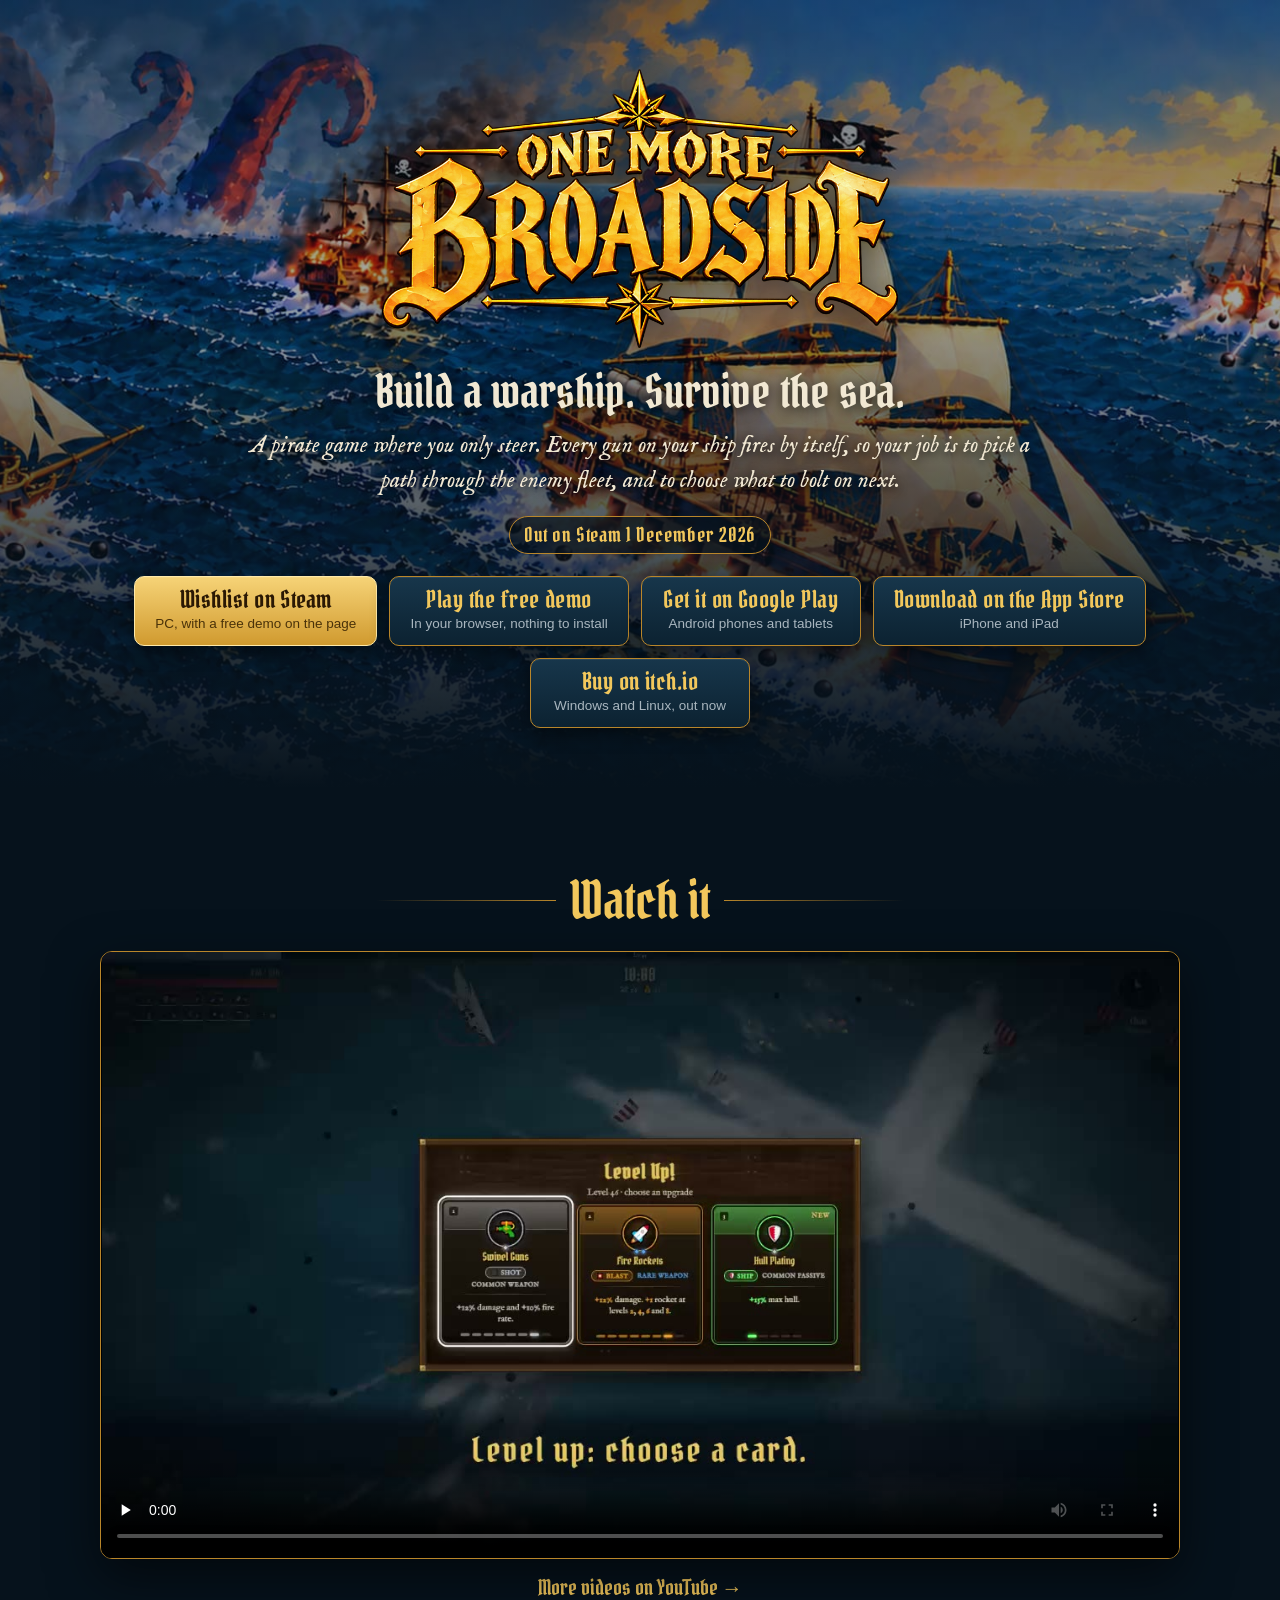
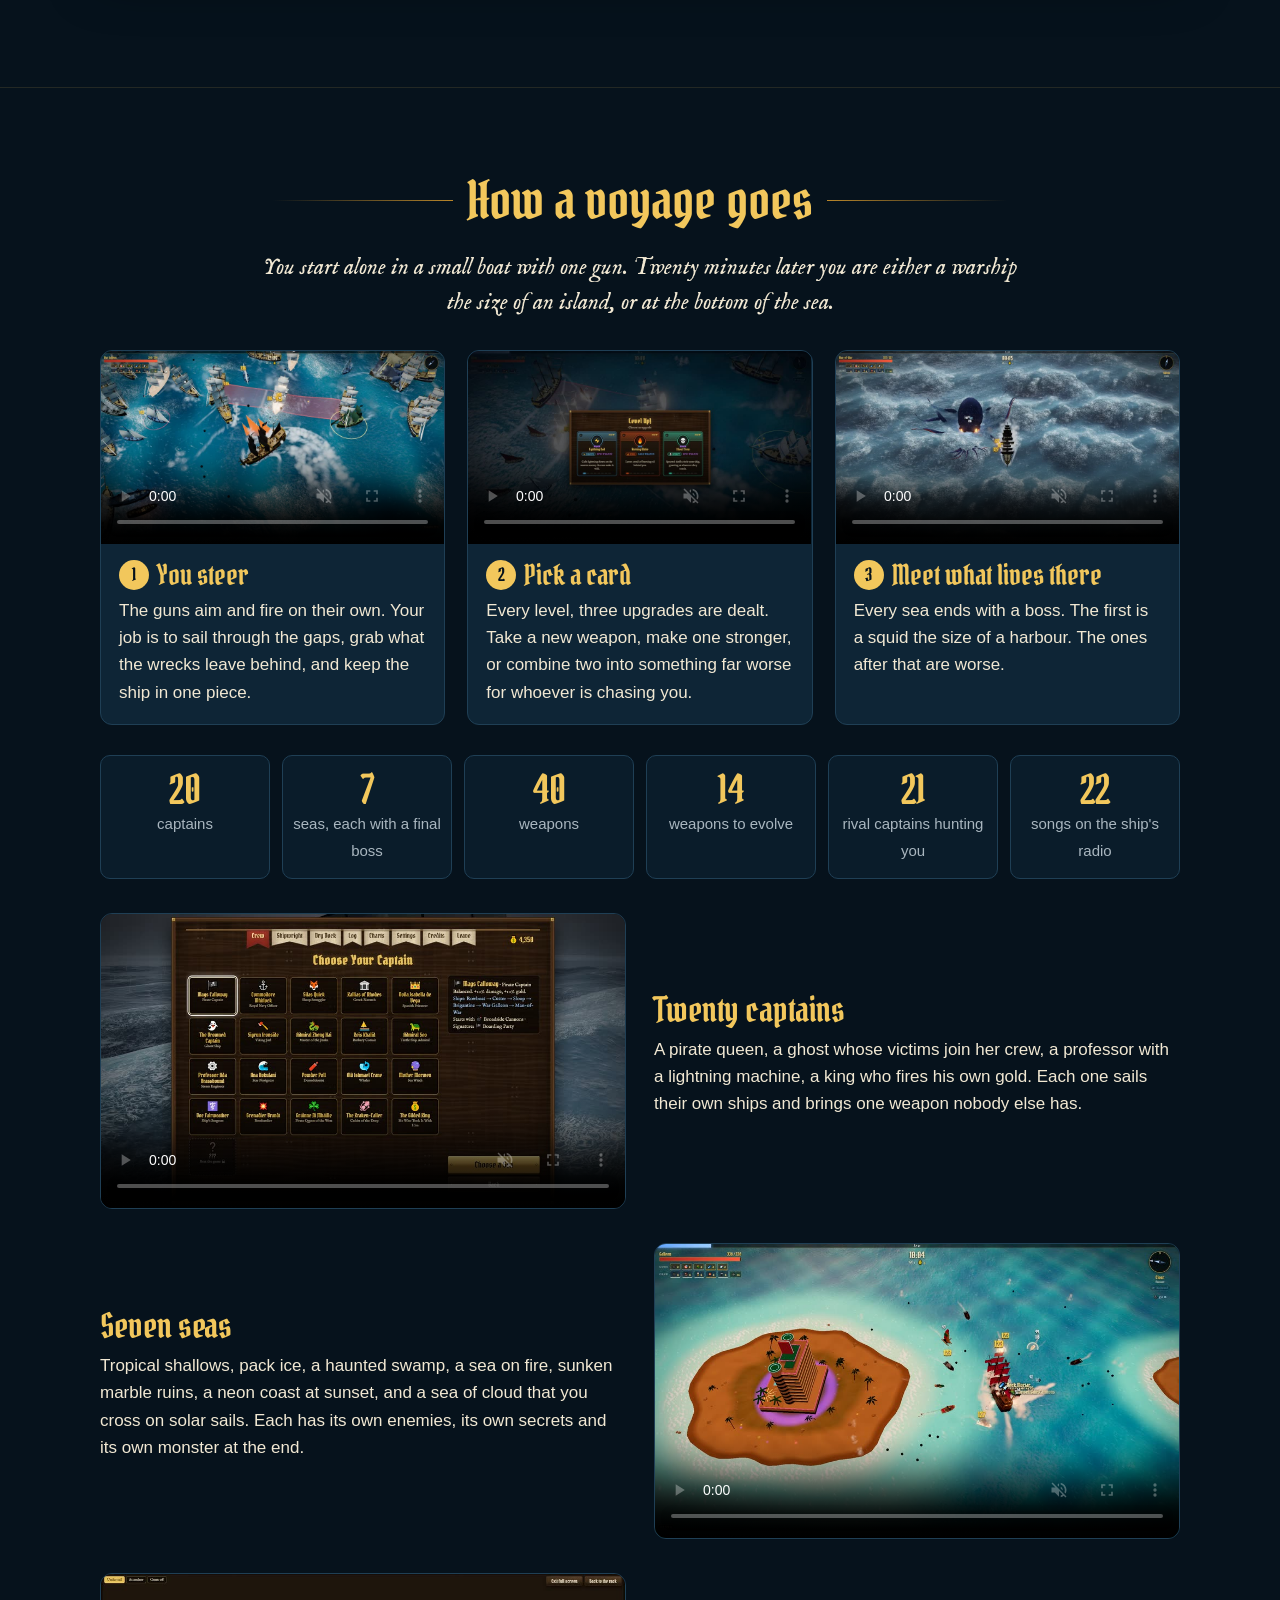
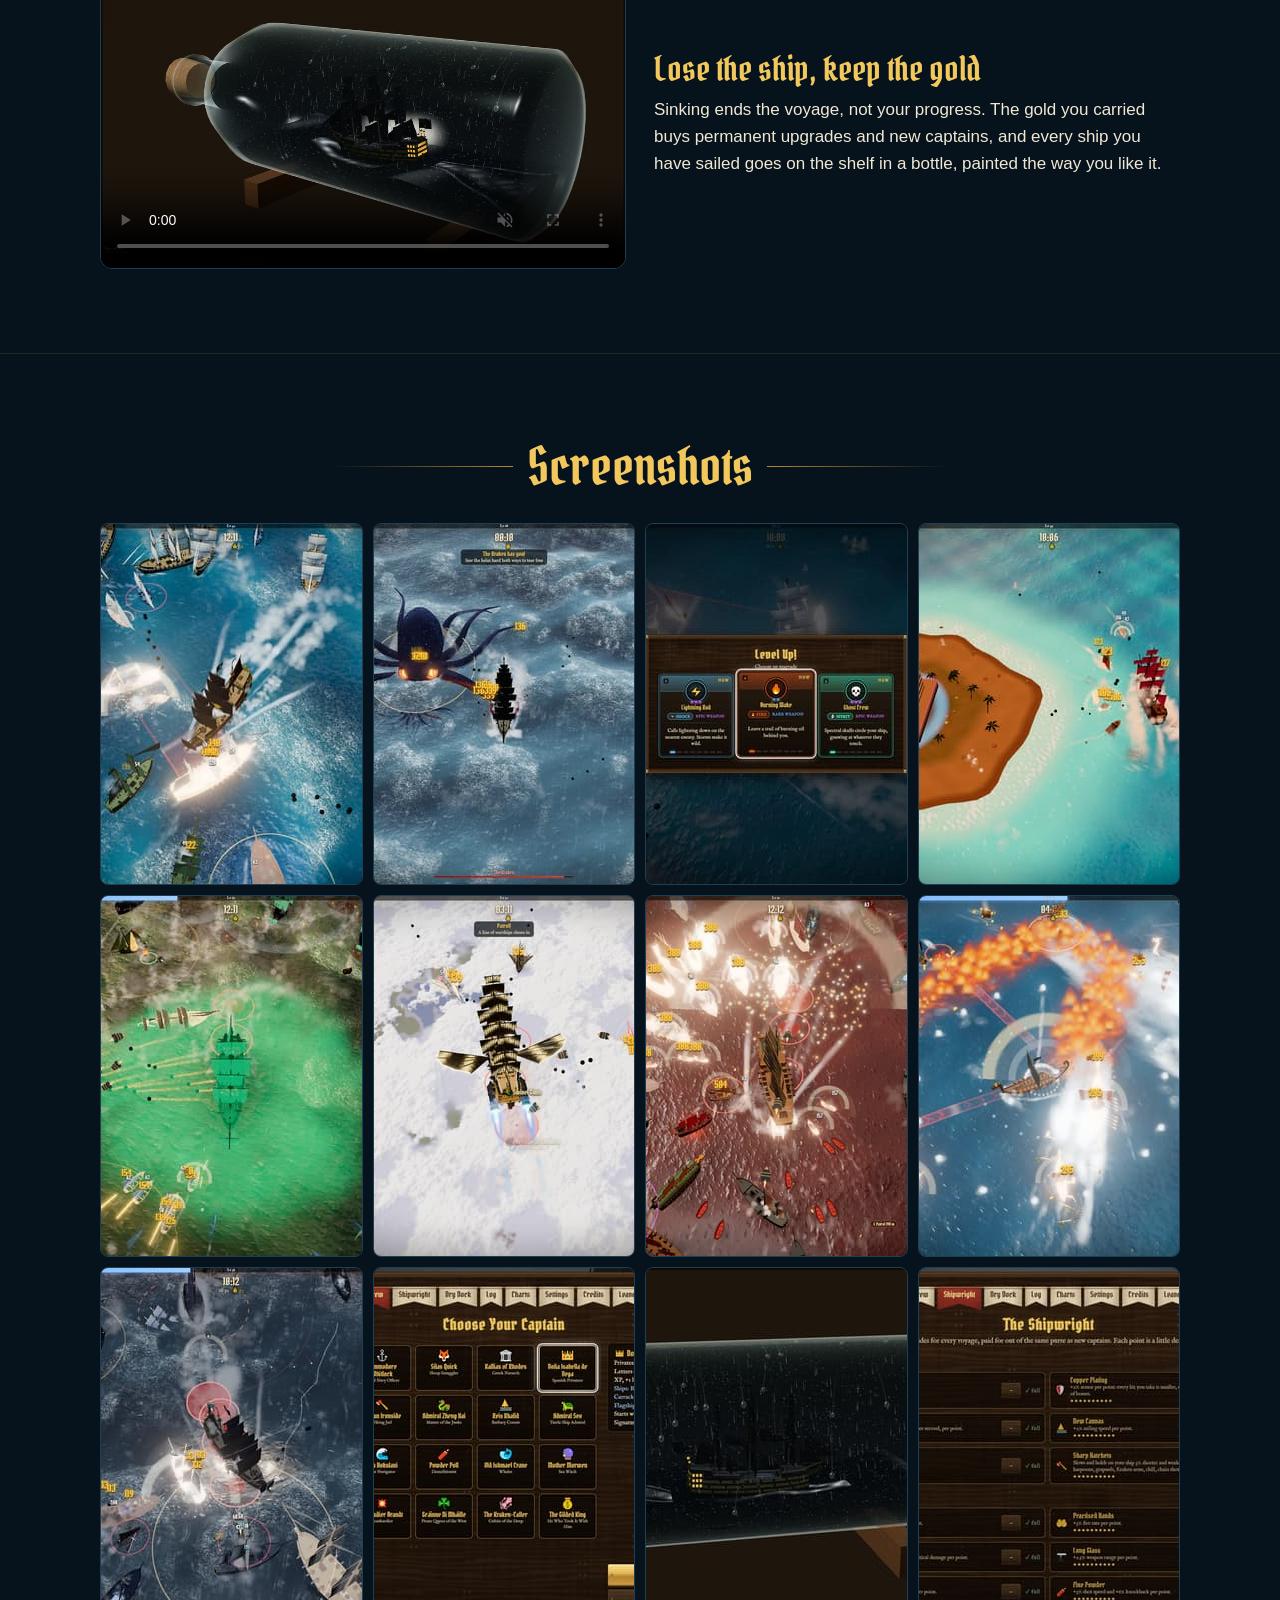
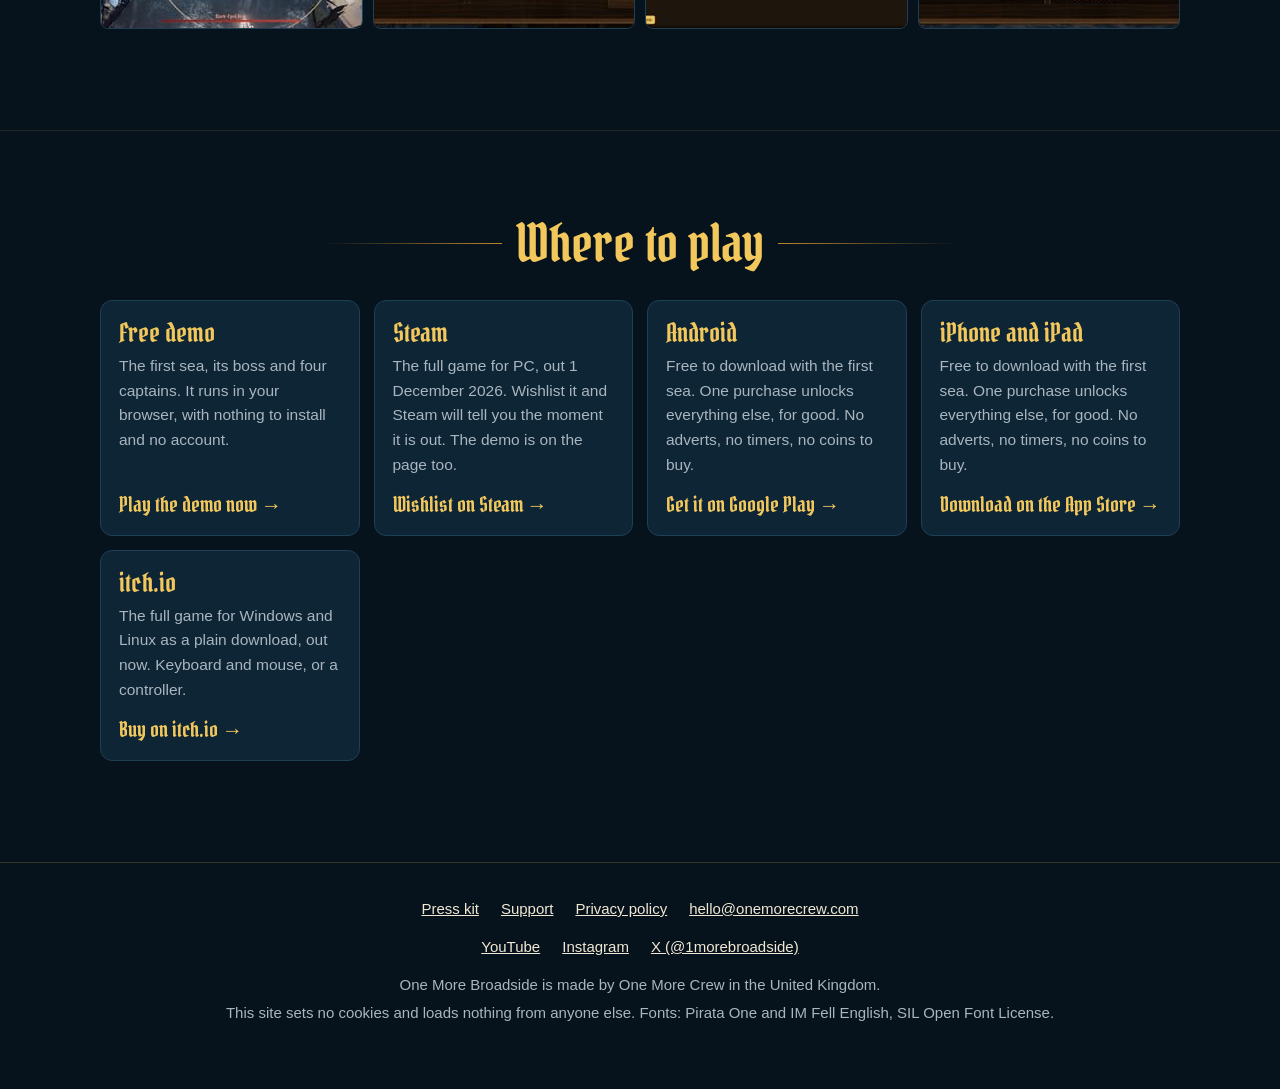
==== index.html @ eaf97ac1 "Website: home page, press page and the browser demo The home page with the trailer, how a voyage goe" ====
<!DOCTYPE html>
<html lang="en">
<head>
<meta charset="utf-8">
<meta name="viewport" content="width=device-width, initial-scale=1">
<title>One More Broadside: a pirate game where you only steer</title>
<meta name="description" content="A pirate survival roguelite. You steer; every gun on your ship fires by itself. Out on Steam 1 December 2026, with a free demo you can play in your browser now.">
<link rel="canonical" href="https://onemorecrew.github.io/onemorebroadside/">
<meta property="og:type" content="website">
<meta property="og:title" content="One More Broadside">
<meta property="og:description" content="A pirate game where you only steer. Every gun on your ship fires by itself. Free demo in your browser.">
<meta property="og:url" content="https://onemorecrew.github.io/onemorebroadside/">
<meta property="og:image" content="https://onemorecrew.github.io/onemorebroadside/assets/img/share.jpg">
<meta name="twitter:card" content="summary_large_image">
<meta name="theme-color" content="#06121c">
<link rel="icon" href="assets/img/icon-32.png" sizes="32x32">
<link rel="apple-touch-icon" href="assets/img/icon-192.png">
<link rel="preload" href="assets/fonts/PirataOne-normal-2.woff2" as="font" type="font/woff2" crossorigin>
<link rel="stylesheet" href="assets/site.css">
</head>
<body>

<header class="hero">
  <picture>
    <source media="(max-width: 700px)" srcset="assets/img/hero-1200.jpg">
    <img src="assets/img/hero-2400.jpg" alt="" width="2400" height="775">
  </picture>
  <div class="wrap hero-in">
    <img class="logo" src="assets/img/logo.png" alt="One More Broadside" width="960" height="536">
    <h1>Build a warship. Survive the sea.</h1>
    <p class="lede">A pirate game where you only steer. Every gun on your ship fires by itself, so your job is to pick a path through the enemy fleet, and to choose what to bolt on next.</p>
    <p class="when">Out on Steam 1 December 2026</p>
    <ul class="stores">
      <li><a class="btn main" data-store="steam" href="https://store.steampowered.com/app/5481030/?utm_source=website&utm_medium=link&utm_campaign=launch"><b>Wishlist on Steam</b><span>PC, with a free demo on the page</span></a></li>
      <li><a class="btn" data-store="demo" href="play/"><b>Play the free demo</b><span>In your browser, nothing to install</span></a></li>
      <li><a class="btn" data-store="play" href="https://play.google.com/store/apps/details?id=com.onemorecrew.broadside&referrer=utm_source%3Dwebsite%26utm_medium%3Dlink%26utm_campaign%3Dlaunch"><b>Get it on Google Play</b><span>Android phones and tablets</span></a></li>
      <li><a class="btn" data-store="apple" href="https://apps.apple.com/us/app/one-more-broadside/id6824039758"><b>Download on the App Store</b><span>iPhone and iPad</span></a></li>
      <li><a class="btn" data-store="itch" href="https://onemorecrew.itch.io/one-more-broadside"><b>Buy on itch.io</b><span>Windows and Linux, out now</span></a></li>
    </ul>
  </div>
</header>

<main>
<section id="trailer">
  <div class="wrap">
    <div class="rule"><h2>Watch it</h2></div>
    <div class="player">
      <video controls preload="none" playsinline poster="assets/video/trailer-720.jpg" width="1280" height="720">
        <source src="assets/video/trailer-720.mp4" type="video/mp4">
      </video>
    </div>
    <p class="more"><a href="https://www.youtube.com/@OneMoreBroadside">More videos on YouTube</a></p>
  </div>
</section>

<section id="how">
  <div class="wrap">
    <div class="rule"><h2>How a voyage goes</h2></div>
    <p class="lede narrow" style="text-align:center">You start alone in a small boat with one gun. Twenty minutes later you are either a warship the size of an island, or at the bottom of the sea.</p>
    <div class="steps">
      <article class="card">
        <video muted loop playsinline preload="none" poster="assets/video/01-swarm-rough.jpg" data-src="assets/video/01-swarm-rough.mp4" aria-label="A ship sailing through an enemy fleet while its guns fire on their own"></video>
        <div><h3><span class="num">1</span>You steer</h3><p>The guns aim and fire on their own. Your job is to sail through the gaps, grab what the wrecks leave behind, and keep the ship in one piece.</p></div>
      </article>
      <article class="card">
        <video muted loop playsinline preload="none" poster="assets/video/02-level-up.jpg" data-src="assets/video/02-level-up.mp4" aria-label="Three upgrade cards being dealt"></video>
        <div><h3><span class="num">2</span>Pick a card</h3><p>Every level, three upgrades are dealt. Take a new weapon, make one stronger, or combine two into something far worse for whoever is chasing you.</p></div>
      </article>
      <article class="card">
        <video muted loop playsinline preload="none" poster="assets/video/08-kraken-storm.jpg" data-src="assets/video/08-kraken-storm.mp4" aria-label="A giant squid attacking the ship in a storm"></video>
        <div><h3><span class="num">3</span>Meet what lives there</h3><p>Every sea ends with a boss. The first is a squid the size of a harbour. The ones after that are worse.</p></div>
      </article>
    </div>
    <ul class="facts">
      <li><b>20</b><span>captains</span></li>
      <li><b>7</b><span>seas, each with a final boss</span></li>
      <li><b>40</b><span>weapons</span></li>
      <li><b>14</b><span>weapons to evolve</span></li>
      <li><b>21</b><span>rival captains hunting you</span></li>
      <li><b>22</b><span>songs on the ship's radio</span></li>
    </ul>

    <div class="split">
      <video muted loop playsinline preload="none" poster="assets/video/menu-captains.jpg" data-src="assets/video/menu-captains.mp4" aria-label="The captain screen"></video>
      <div><h3>Twenty captains</h3><p>A pirate queen, a ghost whose victims join her crew, a professor with a lightning machine, a king who fires his own gold. Each one sails their own ships and brings one weapon nobody else has.</p></div>
    </div>
    <div class="split">
      <div><h3>Seven seas</h3><p>Tropical shallows, pack ice, a haunted swamp, a sea on fire, sunken marble ruins, a neon coast at sunset, and a sea of cloud that you cross on solar sails. Each has its own enemies, its own secrets and its own monster at the end.</p></div>
      <video muted loop playsinline preload="none" poster="assets/video/05-neon-keys-sunset.jpg" data-src="assets/video/05-neon-keys-sunset.mp4" aria-label="A galleon in a neon-lit sea at sunset"></video>
    </div>
    <div class="split">
      <video muted loop playsinline preload="none" poster="assets/video/bottle.jpg" data-src="assets/video/bottle.mp4" aria-label="A warship inside a glass bottle"></video>
      <div><h3>Lose the ship, keep the gold</h3><p>Sinking ends the voyage, not your progress. The gold you carried buys permanent upgrades and new captains, and every ship you have sailed goes on the shelf in a bottle, painted the way you like it.</p></div>
    </div>
  </div>
</section>

<section id="screenshots">
  <div class="wrap">
    <div class="rule"><h2>Screenshots</h2></div>
    <ul class="gallery">
      <li><a href="assets/img/shots/01-swarm-rough-sea.jpg"><img loading="lazy" src="assets/img/shots/01-swarm-rough-sea-thumb.jpg" alt="A warship firing in every direction at a fleet closing in on a rough sea" width="640" height="360"></a></li>
      <li><a href="assets/img/shots/08-kraken-in-a-storm.jpg"><img loading="lazy" src="assets/img/shots/08-kraken-in-a-storm-thumb.jpg" alt="A giant squid rising beside the ship in a storm" width="640" height="360"></a></li>
      <li><a href="assets/img/shots/02-level-up.jpg"><img loading="lazy" src="assets/img/shots/02-level-up-thumb.jpg" alt="Three upgrade cards to choose from after levelling up" width="640" height="360"></a></li>
      <li><a href="assets/img/shots/05-neon-keys-sunset.jpg"><img loading="lazy" src="assets/img/shots/05-neon-keys-sunset-thumb.jpg" alt="A galleon passing a neon-lit hotel island at sunset" width="640" height="360"></a></li>
      <li><a href="assets/img/shots/04-soul-harvest-bayou-rough.jpg"><img loading="lazy" src="assets/img/shots/04-soul-harvest-bayou-rough-thumb.jpg" alt="A ghost ship glowing green in a foggy swamp sea" width="640" height="360"></a></li>
      <li><a href="assets/img/shots/12-cloud-sea.jpg"><img loading="lazy" src="assets/img/shots/12-cloud-sea-thumb.jpg" alt="A ship flying on solar sails above a sea of cloud" width="640" height="360"></a></li>
      <li><a href="assets/img/shots/06-dragon-sea.jpg"><img loading="lazy" src="assets/img/shots/06-dragon-sea-thumb.jpg" alt="A fleet of junks and fireworks on a red sea" width="640" height="360"></a></li>
      <li><a href="assets/img/shots/07-frozen-north.jpg"><img loading="lazy" src="assets/img/shots/07-frozen-north-thumb.jpg" alt="An explosion among longships between icebergs" width="640" height="360"></a></li>
      <li><a href="assets/img/shots/03-tempest-at-night.jpg"><img loading="lazy" src="assets/img/shots/03-tempest-at-night-thumb.jpg" alt="A night storm with enemy ships all around" width="640" height="360"></a></li>
      <li><a href="assets/img/shots/11-choose-your-captain.jpg"><img loading="lazy" src="assets/img/shots/11-choose-your-captain-thumb.jpg" alt="The captain screen with twenty captains" width="640" height="360"></a></li>
      <li><a href="assets/img/shots/10-ship-in-a-bottle.jpg"><img loading="lazy" src="assets/img/shots/10-ship-in-a-bottle-thumb.jpg" alt="A warship inside a glass bottle" width="640" height="360"></a></li>
      <li><a href="assets/img/shots/09-shipwright.jpg"><img loading="lazy" src="assets/img/shots/09-shipwright-thumb.jpg" alt="The Shipwright screen of permanent upgrades" width="640" height="360"></a></li>
    </ul>
  </div>
</section>

<section id="play">
  <div class="wrap">
    <div class="rule"><h2>Where to play</h2></div>
    <ul class="where">
      <li><h3>Free demo</h3><p>The first sea, its boss and four captains. It runs in your browser, with nothing to install and no account.</p><a data-store="demo" href="play/">Play the demo now</a></li>
      <li><h3>Steam</h3><p>The full game for PC, out 1 December 2026. Wishlist it and Steam will tell you the moment it is out. The demo is on the page too.</p><a data-store="steam" href="https://store.steampowered.com/app/5481030/?utm_source=website&utm_medium=link&utm_campaign=launch">Wishlist on Steam</a></li>
      <li><h3>Android</h3><p>Free to download with the first sea. One purchase unlocks everything else, for good. No adverts, no timers, no coins to buy.</p><a data-store="play" href="https://play.google.com/store/apps/details?id=com.onemorecrew.broadside&referrer=utm_source%3Dwebsite%26utm_medium%3Dlink%26utm_campaign%3Dlaunch">Get it on Google Play</a></li>
      <li><h3>iPhone and iPad</h3><p>Free to download with the first sea. One purchase unlocks everything else, for good. No adverts, no timers, no coins to buy.</p><a data-store="apple" href="https://apps.apple.com/us/app/one-more-broadside/id6824039758">Download on the App Store</a></li>
      <li><h3>itch.io</h3><p>The full game for Windows and Linux as a plain download, out now. Keyboard and mouse, or a controller.</p><a data-store="itch" href="https://onemorecrew.itch.io/one-more-broadside">Buy on itch.io</a></li>
    </ul>
  </div>
</section>
</main>

<footer>
  <div class="wrap">
    <nav aria-label="More">
      <a href="press/">Press kit</a>
      <a href="support/">Support</a>
      <a href="privacy-policy/">Privacy policy</a>
      <a href="mailto:hello@onemorecrew.com">hello@onemorecrew.com</a>
    </nav>
    <nav aria-label="Follow" id="social">
      <a rel="me" href="https://www.youtube.com/@OneMoreBroadside">YouTube</a>
      <a rel="me" href="https://www.instagram.com/onemorebroadside/">Instagram</a>
      <a rel="me" href="https://x.com/1morebroadside">X (@1morebroadside)</a>
    </nav>
    <p>One More Broadside is made by One More Crew in the United Kingdom.</p>
    <p>This site sets no cookies and loads nothing from anyone else. Fonts: Pirata One and IM Fell English, SIL Open Font License.</p>
  </div>
</footer>

<script src="assets/site.js" defer></script>
</body>
</html>
---- assets/site.css ----
/* One More Broadside: the public site. The game's own fonts (SIL Open Font License, texts in assets/fonts). */
@font-face { font-family: 'Pirata One'; font-style: normal; font-weight: 400; font-display: swap; src: url(fonts/PirataOne-normal-2.woff2) format('woff2'); }
@font-face { font-family: 'IM Fell English'; font-style: normal; font-weight: 400; font-display: swap; src: url(fonts/IMFellEnglish-normal-1.woff2) format('woff2'); }
@font-face { font-family: 'IM Fell English'; font-style: italic; font-weight: 400; font-display: swap; src: url(fonts/IMFellEnglish-italic-0.woff2) format('woff2'); }

:root {
  --sea: #06121c; --deep: #0a1c2a; --panel: #0e2536; --line: #1f3f55;
  --ink: #f1e8d3; --muted: #a9b6bf; --gold: #f2c75c; --gold-deep: #b9862a; --teal: #58c4d2; --red: #d8533f;
  --title: 'Pirata One', 'IM Fell English', Georgia, serif; --serif: 'IM Fell English', Georgia, serif;
  --sans: -apple-system, BlinkMacSystemFont, 'Segoe UI', Roboto, Helvetica, Arial, sans-serif;
  color-scheme: dark;
}
* { box-sizing: border-box; }
html { scroll-behavior: smooth; }
body { margin: 0; background: var(--sea); color: var(--ink); font: 17px/1.6 var(--sans); -webkit-text-size-adjust: 100%; }
img, video { max-width: 100%; display: block; }
a { color: var(--teal); }
a:focus-visible, button:focus-visible, summary:focus-visible { outline: 3px solid var(--gold); outline-offset: 3px; border-radius: 4px; }
.wrap { width: min(1080px, 100% - 32px); margin-inline: auto; }
.narrow { width: min(760px, 100% - 32px); margin-inline: auto; }
h1, h2, h3 { font-family: var(--title); font-weight: 400; color: var(--gold); line-height: 1.1; margin: 0; text-wrap: balance; }
h2 { font-size: clamp(34px, 5.2vw, 52px); text-align: center; }
h3 { font-size: 28px; }
p { margin: 0 0 14px; }
.lede { font: italic clamp(19px, 2.4vw, 23px)/1.5 var(--serif); color: var(--ink); text-wrap: pretty; }
.muted { color: var(--muted); }
.rule { display: flex; align-items: center; gap: 14px; justify-content: center; margin: 0 0 22px; }
.rule::before, .rule::after { content: ''; height: 1px; flex: 1; max-width: 180px; background: linear-gradient(90deg, transparent, var(--gold-deep)); }
.rule::after { transform: scaleX(-1); }
section { padding: clamp(44px, 7vw, 84px) 0; }
section + section { border-top: 1px solid rgba(242, 199, 92, 0.12); }

/* top: the key art, the logo, the one line that says what the game is, and where to get it */
.hero { position: relative; isolation: isolate; padding: 0; text-align: center; }
.hero picture, .hero picture img { position: absolute; inset: 0; width: 100%; height: 100%; object-fit: cover; object-position: 55% 40%; z-index: -2; }
.hero::after { content: ''; position: absolute; inset: 0; z-index: -1; background: linear-gradient(180deg, rgba(6,18,28,0.55) 0%, rgba(6,18,28,0.35) 35%, rgba(6,18,28,0.82) 78%, var(--sea) 100%); }
.hero-in { padding: clamp(28px, 6vw, 64px) 0 clamp(36px, 6vw, 60px); }
.hero .logo { width: min(520px, 78vw); height: auto; margin: 0 auto 10px; filter: drop-shadow(0 6px 22px rgba(0,0,0,0.6)); }
.hero h1 { font-size: clamp(30px, 4.6vw, 46px); color: var(--ink); text-shadow: 0 2px 14px rgba(0,0,0,0.8); }
.hero .lede { max-width: 34em; margin: 12px auto 0; text-shadow: 0 2px 10px rgba(0,0,0,0.9); }
.when { display: inline-block; margin: 18px 0 0; padding: 6px 14px; border: 1px solid var(--gold-deep); border-radius: 999px; background: rgba(6,18,28,0.7); color: var(--gold); font: 400 20px/1.2 var(--title); letter-spacing: 0.03em; }

.stores { display: flex; flex-wrap: wrap; gap: 12px; justify-content: center; margin: 22px 0 0; padding: 0; list-style: none; }
.btn { display: inline-flex; flex-direction: column; align-items: center; justify-content: center; min-width: 220px; min-height: 64px; padding: 10px 20px; border-radius: 10px; text-decoration: none;
  border: 1px solid var(--gold-deep); background: linear-gradient(180deg, #17364b, #0c2231); color: var(--ink); box-shadow: 0 6px 18px rgba(0,0,0,0.45), inset 0 1px 0 rgba(255,255,255,0.08); transition: transform .12s ease, border-color .12s ease; }
.btn:hover { transform: translateY(-2px); border-color: var(--gold); }
.btn b { font: 400 24px/1.1 var(--title); color: var(--gold); letter-spacing: 0.02em; }
.btn span { font-size: 13.5px; color: var(--muted); }
.btn.main { background: linear-gradient(180deg, #f6d377, #d09a2f); border-color: #ffe9a8; }
.btn.main b { color: #2a1804; } .btn.main span { color: #4a3209; }

/* the trailer */
.player { position: relative; aspect-ratio: 16 / 9; border-radius: 12px; overflow: hidden; border: 1px solid var(--gold-deep); background: #000; box-shadow: 0 18px 50px rgba(0,0,0,0.55); }
.player video { width: 100%; height: 100%; }
.more { text-align: center; margin: 16px 0 0; }
.more a { font: 400 21px/1.2 var(--title); color: var(--gold); text-decoration: none; }
.more a::after { content: ' \2192'; }
.more a:hover { text-decoration: underline; }

/* what the game is: three plain steps, each with a short loop */
.steps { display: grid; grid-template-columns: repeat(auto-fit, minmax(280px, 1fr)); gap: 22px; margin-top: 30px; }
.card { background: var(--panel); border: 1px solid var(--line); border-radius: 12px; overflow: hidden; display: flex; flex-direction: column; }
.card video, .card img { aspect-ratio: 16 / 9; width: 100%; object-fit: cover; background: var(--deep); }
.card div { padding: 16px 18px 18px; }
.card h3 { margin-bottom: 6px; }
.card p { margin: 0; color: var(--ink); }
.num { font: 400 18px/1 var(--title); color: var(--sea); background: var(--gold); border-radius: 999px; width: 30px; height: 30px; display: inline-grid; place-items: center; margin-right: 8px; vertical-align: 4px; }

.facts { display: grid; grid-template-columns: repeat(auto-fit, minmax(150px, 1fr)); gap: 12px; margin: 30px 0 0; padding: 0; list-style: none; text-align: center; }
.facts li { background: var(--deep); border: 1px solid var(--line); border-radius: 10px; padding: 14px 8px; }
.facts b { display: block; font: 400 40px/1 var(--title); color: var(--gold); font-variant-numeric: tabular-nums; }
.facts span { font-size: 15px; color: var(--muted); }

.split { display: grid; grid-template-columns: repeat(auto-fit, minmax(300px, 1fr)); gap: 28px; align-items: center; margin-top: 34px; }
.split video, .split img { border-radius: 12px; border: 1px solid var(--line); aspect-ratio: 16 / 9; width: 100%; object-fit: cover; background: var(--deep); }
.split h3 { font-size: 34px; margin-bottom: 8px; }

.gallery { display: grid; grid-template-columns: repeat(auto-fill, minmax(230px, 1fr)); gap: 10px; margin-top: 28px; padding: 0; list-style: none; }
.gallery a { display: block; border-radius: 8px; overflow: hidden; border: 1px solid var(--line); }
.gallery a:hover { border-color: var(--gold); }
.gallery img { aspect-ratio: 16 / 9; width: 100%; object-fit: cover; }

/* where to play */
.where { display: grid; grid-template-columns: repeat(auto-fit, minmax(240px, 1fr)); gap: 14px; margin-top: 28px; padding: 0; list-style: none; }
.where li { background: var(--panel); border: 1px solid var(--line); border-radius: 12px; padding: 18px; display: flex; flex-direction: column; gap: 6px; }
.where h3 { font-size: 26px; }
.where p { margin: 0; color: var(--muted); font-size: 15.5px; flex: 1; }
.where a { font: 400 21px/1.2 var(--title); color: var(--gold); text-decoration: none; margin-top: 8px; }
.where a::after { content: ' \2192'; }
.where a:hover { text-decoration: underline; }

footer { border-top: 1px solid rgba(242, 199, 92, 0.2); padding: 34px 0 60px; color: var(--muted); font-size: 15px; text-align: center; }
footer nav { display: flex; flex-wrap: wrap; gap: 8px 22px; justify-content: center; margin-bottom: 14px; }
footer nav a { color: var(--ink); }
footer p { margin: 4px 0; }

/* the press kit */
.press h2 { text-align: left; font-size: clamp(30px, 4.4vw, 42px); margin: 44px 0 14px; }
.press h1 { font-size: clamp(44px, 7vw, 68px); }
.press table { width: 100%; border-collapse: collapse; font-size: 16px; }
.press th, .press td { text-align: left; vertical-align: top; padding: 8px 10px 8px 0; border-bottom: 1px solid var(--line); }
.press th { width: 9.5em; color: var(--muted); font-weight: 400; }
.press ul { padding-left: 22px; margin: 0 0 14px; } .press li { margin: 5px 0; }
.dl { display: inline-flex; align-items: center; gap: 10px; padding: 12px 20px; border-radius: 10px; background: linear-gradient(180deg, #f6d377, #d09a2f); color: #2a1804; font: 400 24px/1.1 var(--title); text-decoration: none; border: 1px solid #ffe9a8; }
.dl small { font: 13.5px var(--sans); color: #4a3209; }
.copybox { background: var(--deep); border: 1px solid var(--line); border-radius: 10px; padding: 14px 16px; margin: 0 0 12px; }
.copybox p:last-child { margin: 0; }
.tag { font-size: 12.5px; letter-spacing: 0.09em; text-transform: uppercase; color: var(--muted); margin: 0 0 4px; }
.art { display: grid; grid-template-columns: repeat(auto-fill, minmax(210px, 1fr)); gap: 10px; padding: 0; list-style: none; }
.art a { display: block; background: var(--deep); border: 1px solid var(--line); border-radius: 8px; overflow: hidden; color: var(--muted); font-size: 13.5px; text-decoration: none; }
.art a:hover { border-color: var(--gold); }
.art img { aspect-ratio: 16 / 9; width: 100%; object-fit: contain; background: #04101a; }
.art span { display: block; padding: 6px 8px; }
.back { display: inline-block; margin: 26px 0 8px; }

@media (max-width: 520px) { .stores li { width: 100%; } .btn { width: 100%; min-width: 0; } body { font-size: 16px; } }
@media (prefers-reduced-motion: reduce) { html { scroll-behavior: auto; } .btn { transition: none; } }
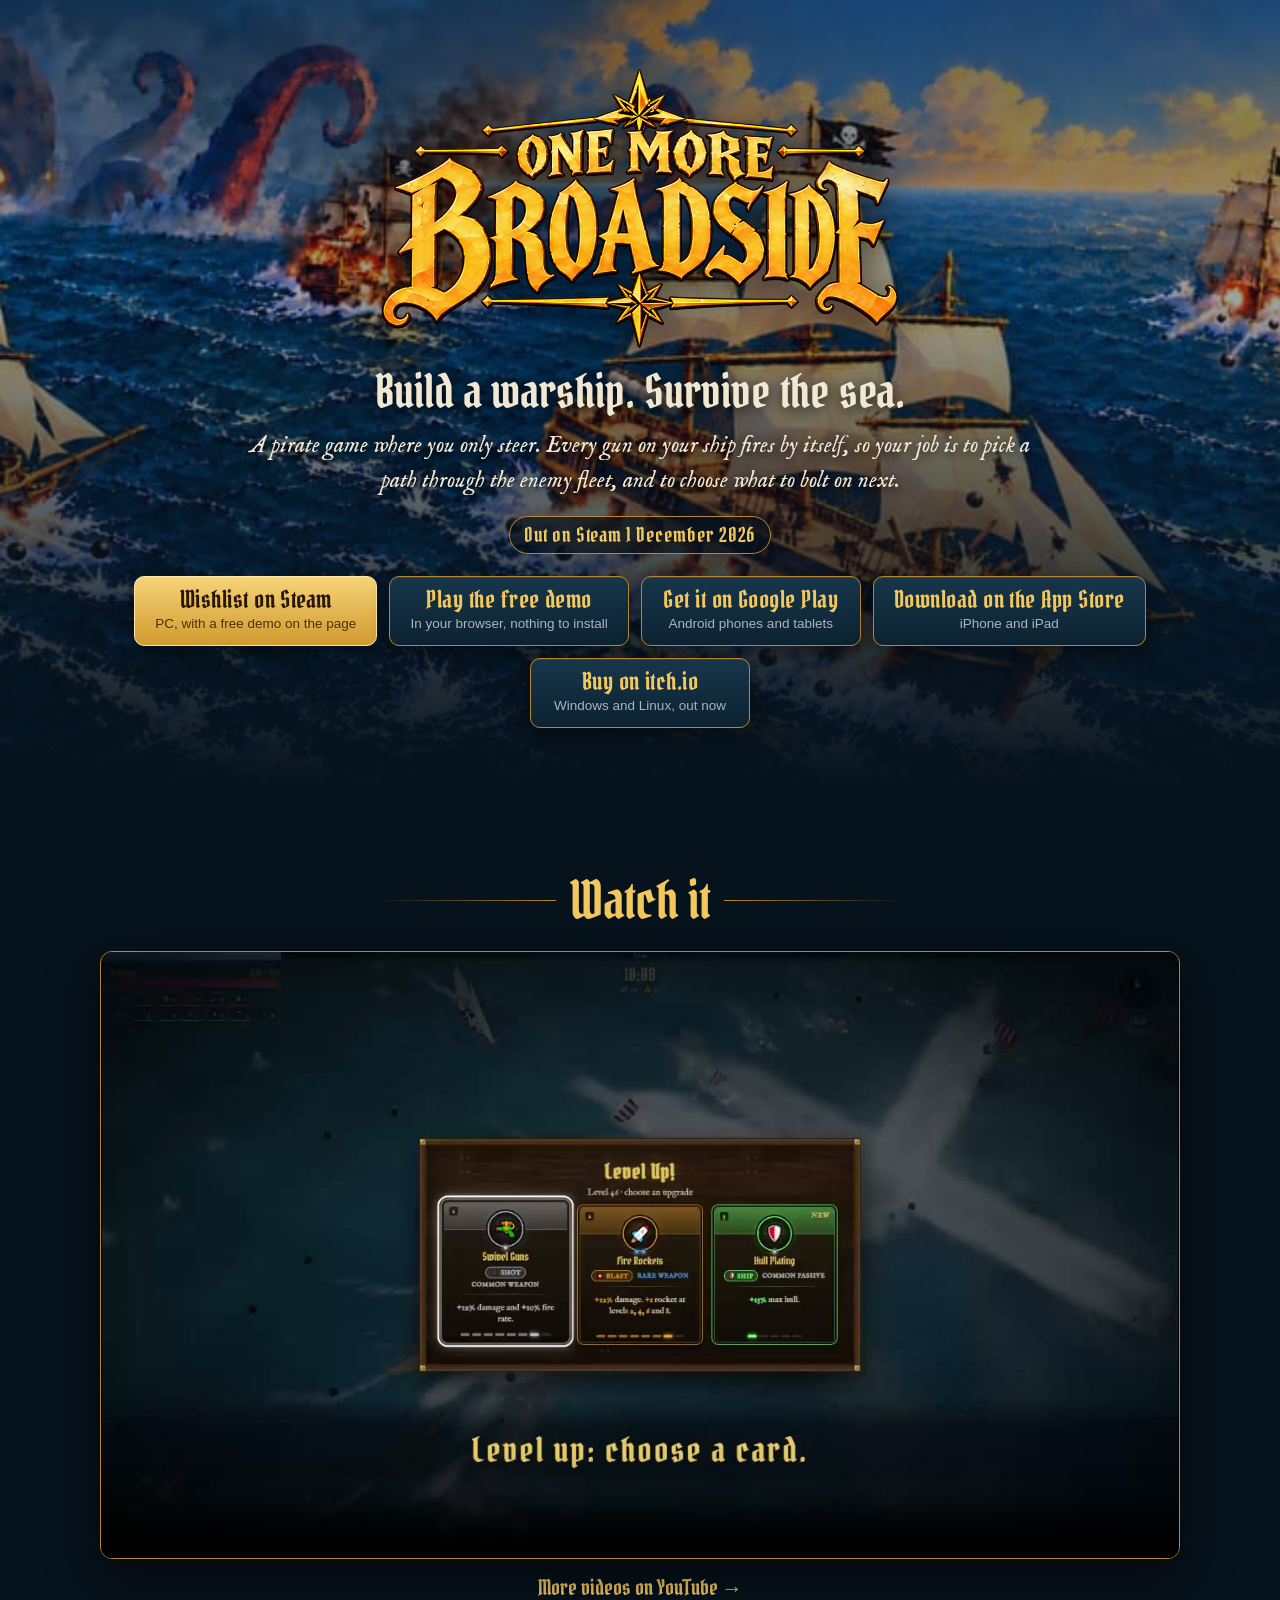
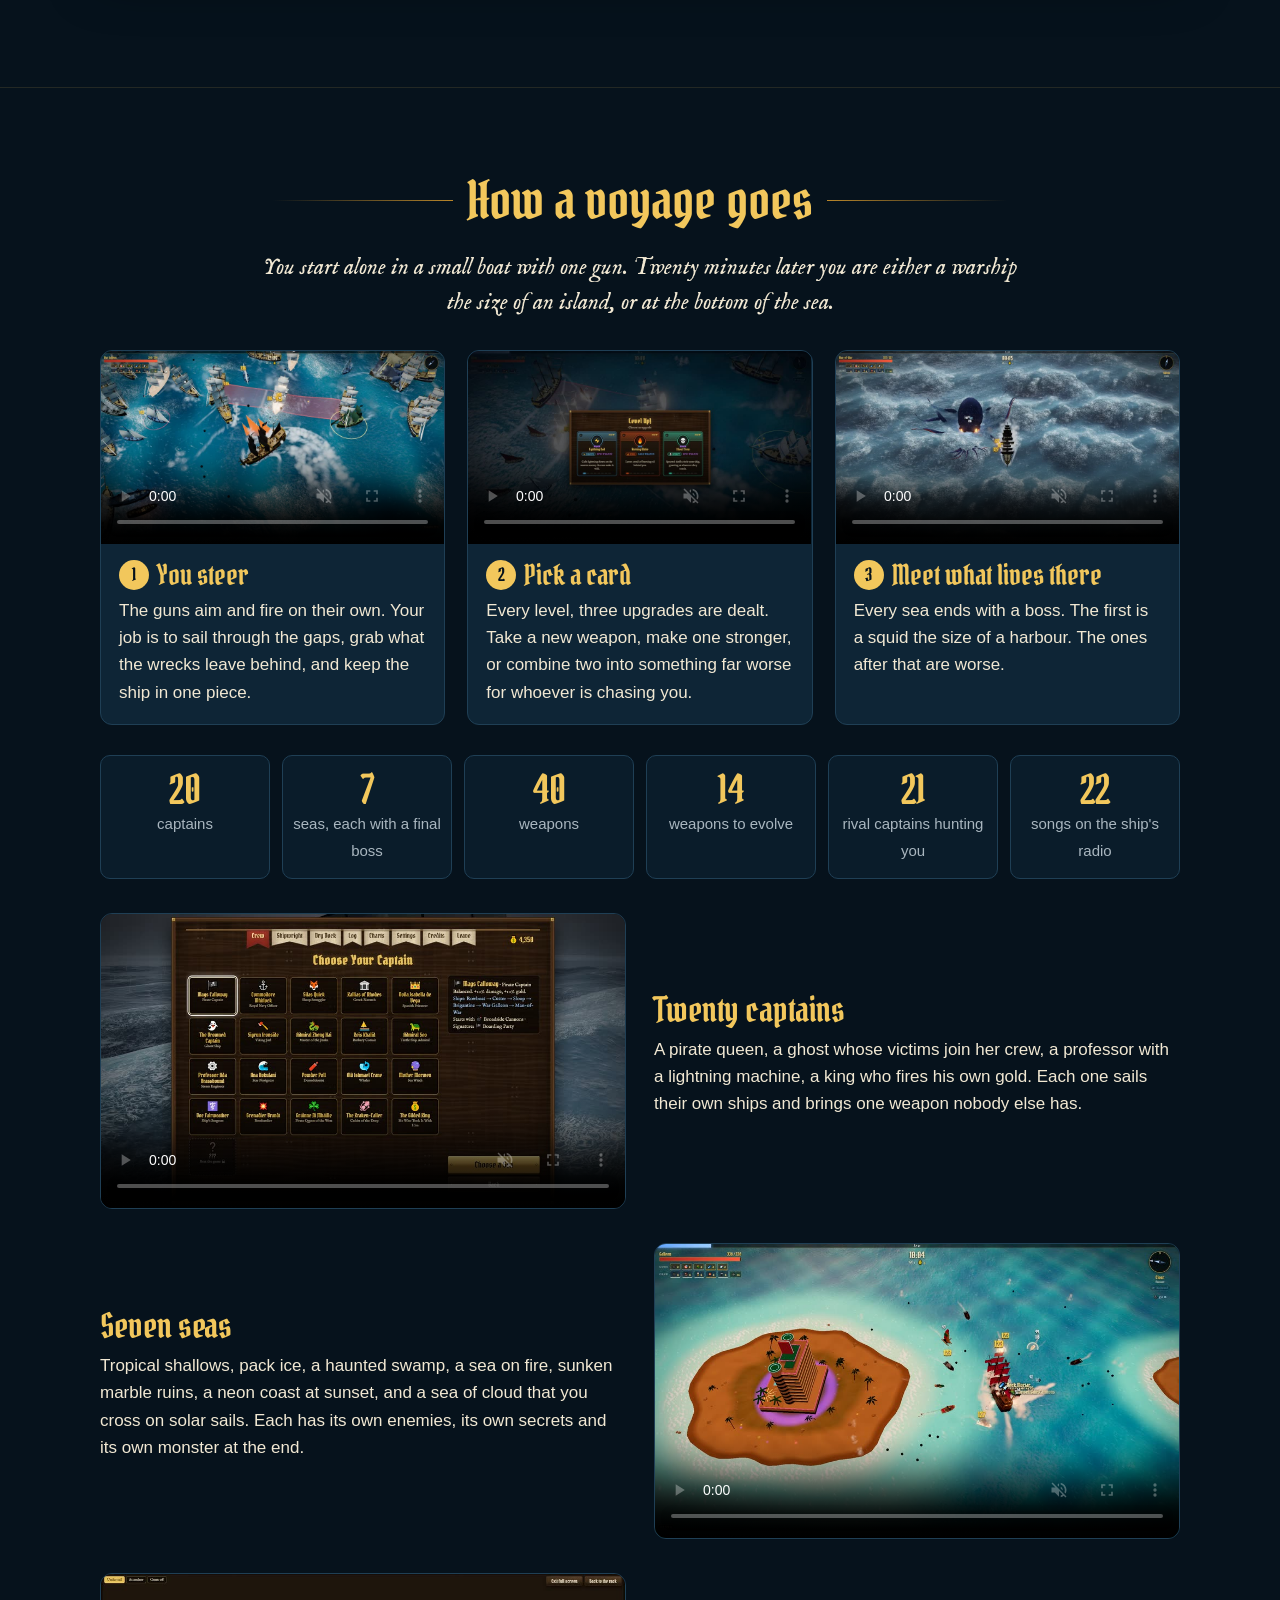
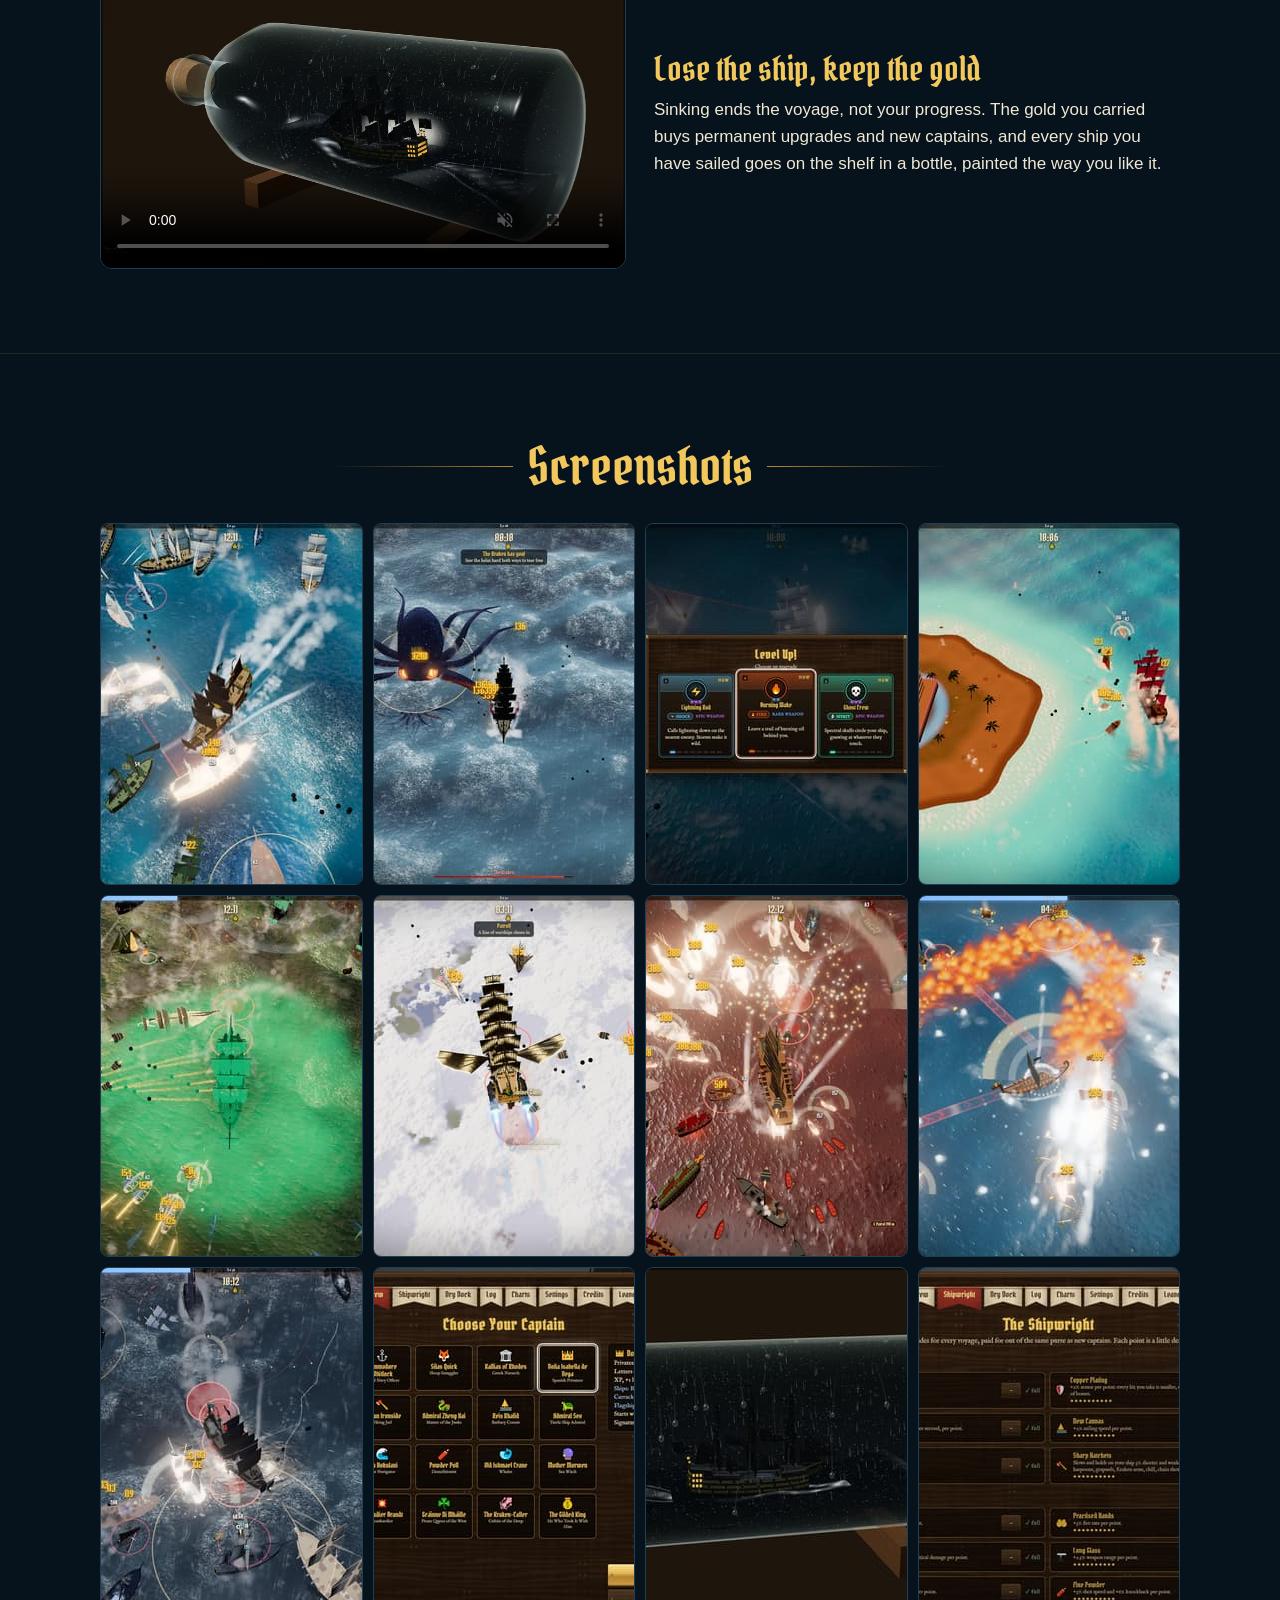
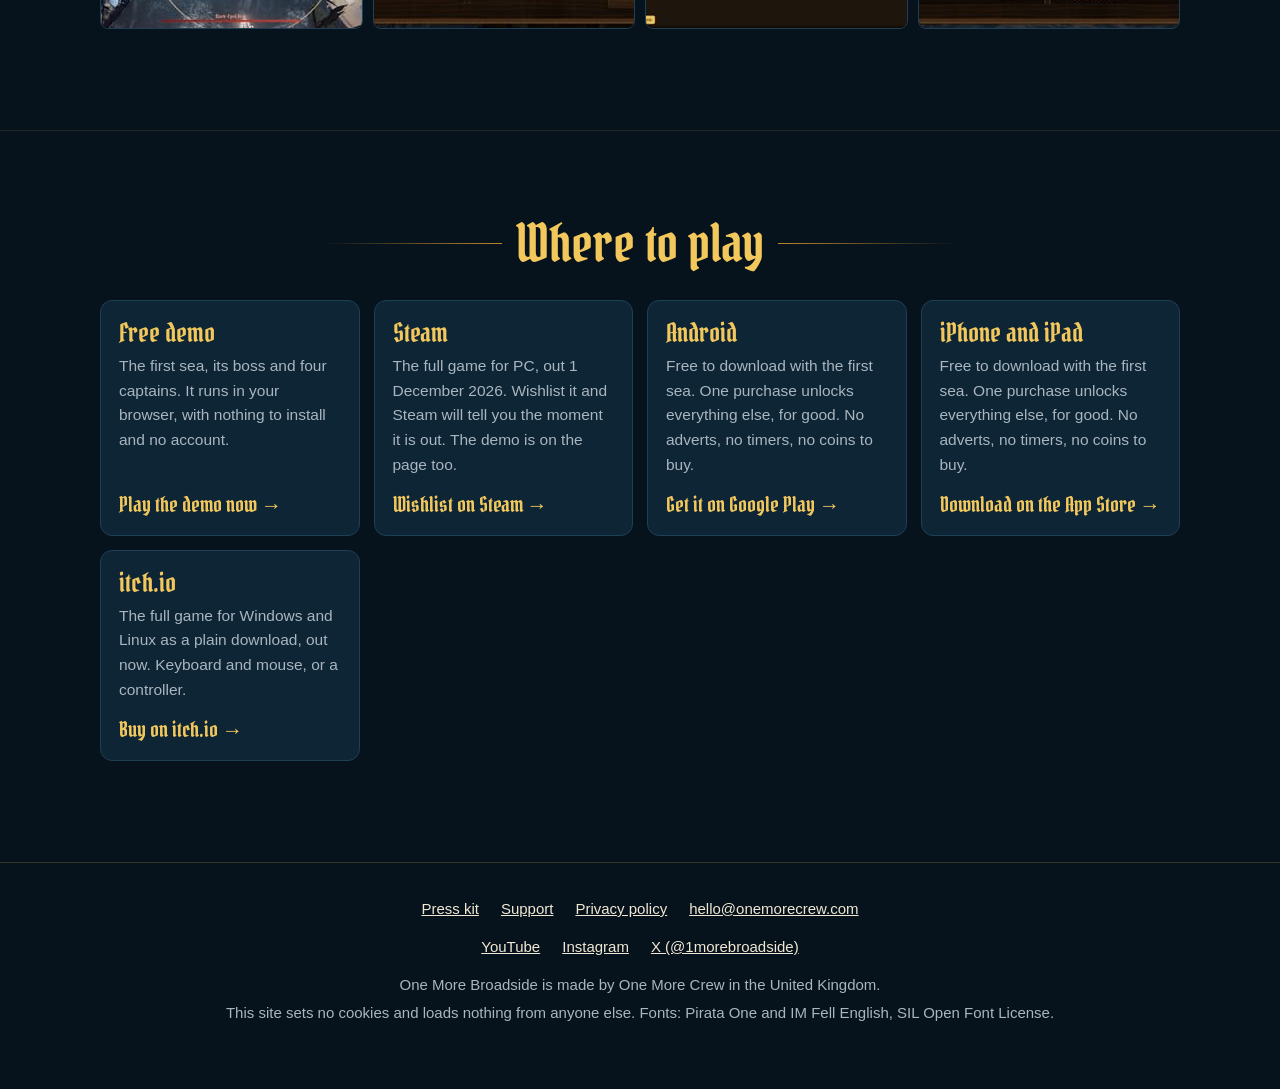
==== commit 1a27e47c: "Custom domain: onemorebroadside.com The CNAME file for GitHub Pages, and the canonical and share add" ====
--- a/index.html
+++ b/index.html
@@ -5,12 +5,12 @@
 <meta name="viewport" content="width=device-width, initial-scale=1">
 <title>One More Broadside: a pirate game where you only steer</title>
 <meta name="description" content="A pirate survival roguelite. You steer; every gun on your ship fires by itself. Out on Steam 1 December 2026, with a free demo you can play in your browser now.">
-<link rel="canonical" href="https://onemorecrew.github.io/onemorebroadside/">
+<link rel="canonical" href="https://onemorebroadside.com/">
 <meta property="og:type" content="website">
 <meta property="og:title" content="One More Broadside">
 <meta property="og:description" content="A pirate game where you only steer. Every gun on your ship fires by itself. Free demo in your browser.">
-<meta property="og:url" content="https://onemorecrew.github.io/onemorebroadside/">
-<meta property="og:image" content="https://onemorecrew.github.io/onemorebroadside/assets/img/share.jpg">
+<meta property="og:url" content="https://onemorebroadside.com/">
+<meta property="og:image" content="https://onemorebroadside.com/assets/img/share.jpg">
 <meta name="twitter:card" content="summary_large_image">
 <meta name="theme-color" content="#06121c">
 <link rel="icon" href="assets/img/icon-32.png" sizes="32x32">
